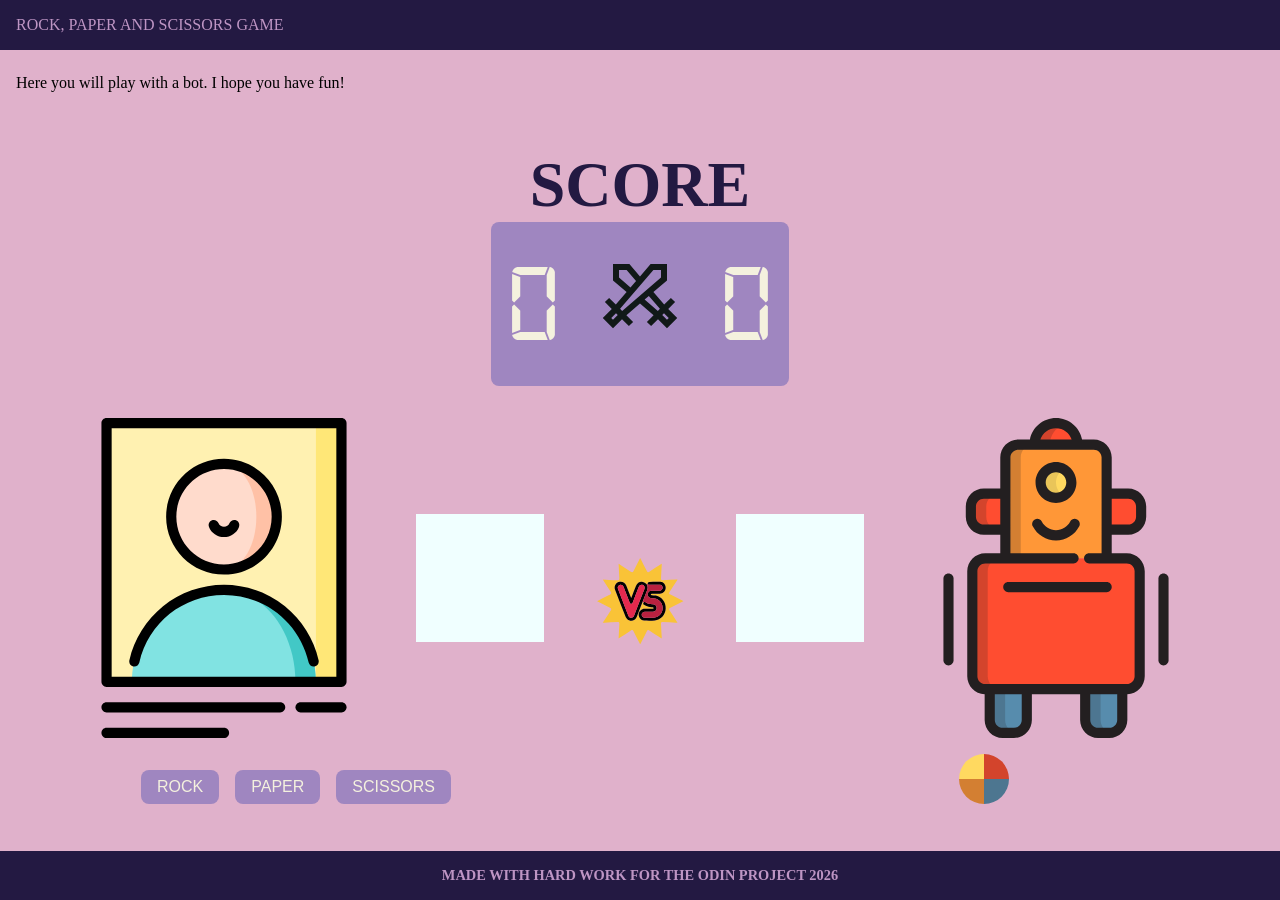
==== index.html @ c3a61531 "refactor: improve separation of responsibilities for each file - Separates game logic from user inte" ====
<!DOCTYPE html>
<html lang="en">

<head>
    <meta charset="UTF-8">
    <meta name="viewport" content="width=device-width, initial-scale=1.0">
    <link rel="stylesheet" href="style.css">
    <link rel="stylesheet" href="loader.css">
    <title>Rock, Paper and Scissors</title>
</head>

<body class="flex-container">
    <div class="header">
        Rock, Paper and Scissors Game
    </div>
    <div class="instructions">
        <p>Here you will play with a bot. I hope you have fun!</p>
    </div>
    <div class="main-content">
        <div class="container-score">
            <h2>Score</h2>
            <div class="scoreboard">
                <div id="humanScore" class="score">0</div>
                <div id="swordsIcon"></div>
                <div id="computerScore" class="score">0</div>
            </div>
        </div>
        <div class="container-players">
            <div class="left-player">
                <div>
                    <div id="userIcon"></div>
                    <div id="userChoicePlaceholder" class="usersPlaceholder"></div>
                </div>
                <div class="buttons">
                    <button id="rock">Rock</button>
                    <button id="paper">Paper</button>
                    <button id="scissors">Scissors</button>
                </div>
            </div>
            <div id="versusIcon"></div>
            <div class="right-player">
                <div>
                    <div id="robotChoicePlaceholder" class="usersPlaceholder"></div>
                    <div id="robotIcon"></div>
                </div>
                <div>
                    <div class="loader"></div>
                </div>
            </div>
        </div>
    </div>
    <div class="footer">
        <h4>Made with hard work for The Odin Project 2026</h4>
    </div>


    <script type="module" src="script.js"></script>
    <script src="gameLogic.js"></script>
</body>

<script>
    let humanScore = computerScore = 0;

</script>

</html>
---- style.css ----
* {
    box-sizing: border-box;
    padding: 0;
    margin: 0;
}

body {
    display: flex;
    flex-direction: column;
    min-height: 100vh;
    background-color: #E0B1CB;
}

svg {
    width: 20rem;
    height: auto;
    margin: 1rem
}

@font-face {
    font-family: 'digital-clock-font';
    src: url('./digital-font/digital-7.ttf') format('truetype');
}


.header,
.footer {
    background-color: #231942;
    color: #BE95C4;
    padding: 1rem;
    text-transform: uppercase;
}

.instructions {
    padding: 1.5rem 1rem;
}

.container-score {
    padding: 1rem;
    display: flex;
    flex-direction: column;
    align-items: center;
}

.scoreboard {
    font-family: 'digital-clock-font', monospace;
    font-size: 7rem;
    color: #F4F1DE;
    background-color: #9F86C0;
    padding: 0.5rem 1rem;
    border-radius: 0.5rem;
}

.main-content {
    flex: 1;
    padding: 1rem;
    display: flex;
    flex-direction: column;
    align-items: center;
}

.container-score h2 {
    text-transform: uppercase;
    font-size: 4rem;
    color: #231942;
}

.container-players {
    display: flex;
    flex-direction: row;
    justify-content: space-around;
    align-items: center;
    gap: 2rem;
    margin-bottom: 1.5rem;
}

.buttons {
    display: flex;
    gap: 1rem;
    justify-content: center;
    margin-top: 1rem;
}

.left-player div,
.right-player div,
.scoreboard {
    display: flex;
    flex-direction: row;
    align-items: center;
    justify-content: center;
    gap: 1rem;
}

.usersPlaceholder {
    background-color: azure;
    width: 8rem;
    height: 8rem;
}

.buttons button {
    padding: 0.5rem 1rem;
    font-size: 1rem;
    border-radius: 0.5rem;
    border: none;
    background-color: #9F86C0;
    color: #F4F1DE;
    cursor: pointer;
    text-transform: uppercase;
}

.buttons button:hover {
    background-color: #231942;
}

#swordsIcon svg,
#versusIcon svg {
    width: 6rem;
}

.footer {
    text-align: center;
    font-size: 0.9rem;
}
---- loader.css ----
.loader {
  width: 50px;
  aspect-ratio: 1;
  display: grid;
  border-radius: 50%;
  background: conic-gradient(#d3442c 0 25%,#4d7690 25% 50%, #d37f32 50% 75%,#ffd960 75%);
  animation: l22 2s infinite linear;
}
.loader::before,
.loader::after {
   content: "";
   grid-area: 1/1;
   margin: 15%;
   border-radius: 50%;
   background: inherit;
   animation: inherit;
}
.loader::after {
   margin: 25%;
   animation-duration: 3s;
}
@keyframes l22 {
  100% {transform: rotate(1turn)}
}
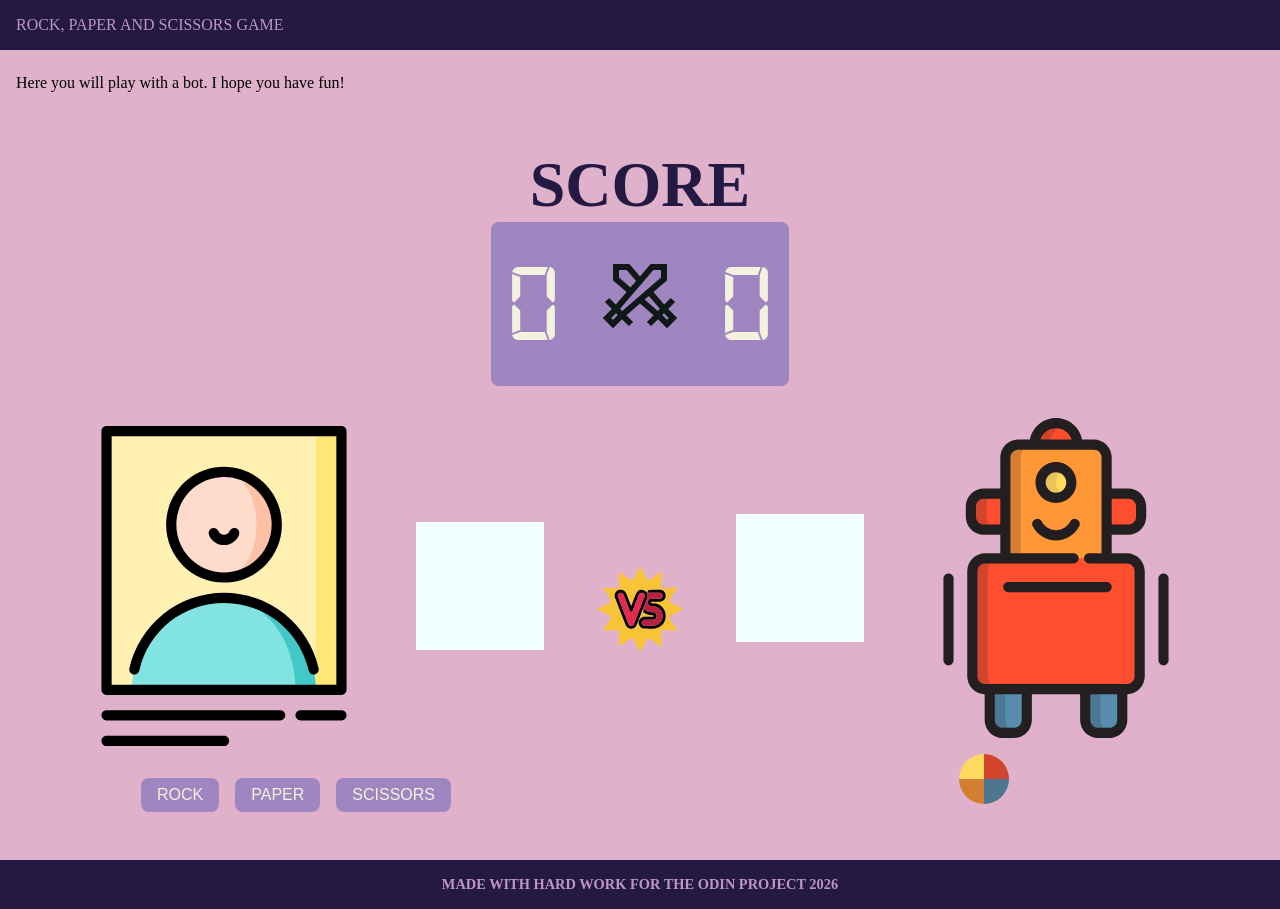
==== commit 71fbb24d: "feat(alert): add alert message for game results Implement alert messages to notify users of round ou" ====
--- a/index.html
+++ b/index.html
@@ -48,6 +48,8 @@
                 </div>
             </div>
         </div>
+
+        <div id="myAlert" class="alert-message">Ação realizada com sucesso!</div>
     </div>
     <div class="footer">
         <h4>Made with hard work for The Odin Project 2026</h4>
--- a/style.css
+++ b/style.css
@@ -120,4 +120,47 @@
 .footer {
     text-align: center;
     font-size: 0.9rem;
+}
+
+.alert-message {
+    padding: 15px;
+    background-color: #23194298;
+    /* Vermelho */
+    color: white;
+    position: fixed;
+    top: 20px;
+    right: 20px;
+    border-radius: 5px;
+    display: none;
+}
+
+@media (max-width: 600px) {
+    .scoreboard {
+        font-size: 4rem;
+    }
+
+    .container-players {
+        flex-direction: column;
+    }
+
+    #swordsIcon svg,
+    #versusIcon svg {
+        width: 3rem;
+        margin: 0 1rem 0 1rem;
+    }
+
+    svg {
+        width: 15rem;
+        margin: 0.4rem 1rem;
+    }
+
+    .left-player div,
+    .right-player div {
+        flex-direction: column;
+    }
+
+    .right-player {
+        display: flex;
+        flex-direction: column-reverse;
+    }
 }
--- a/loader.css
+++ b/loader.css
@@ -5,6 +5,7 @@
   border-radius: 50%;
   background: conic-gradient(#d3442c 0 25%,#4d7690 25% 50%, #d37f32 50% 75%,#ffd960 75%);
   animation: l22 2s infinite linear;
+  margin-bottom: 1rem;
 }
 .loader::before,
 .loader::after {
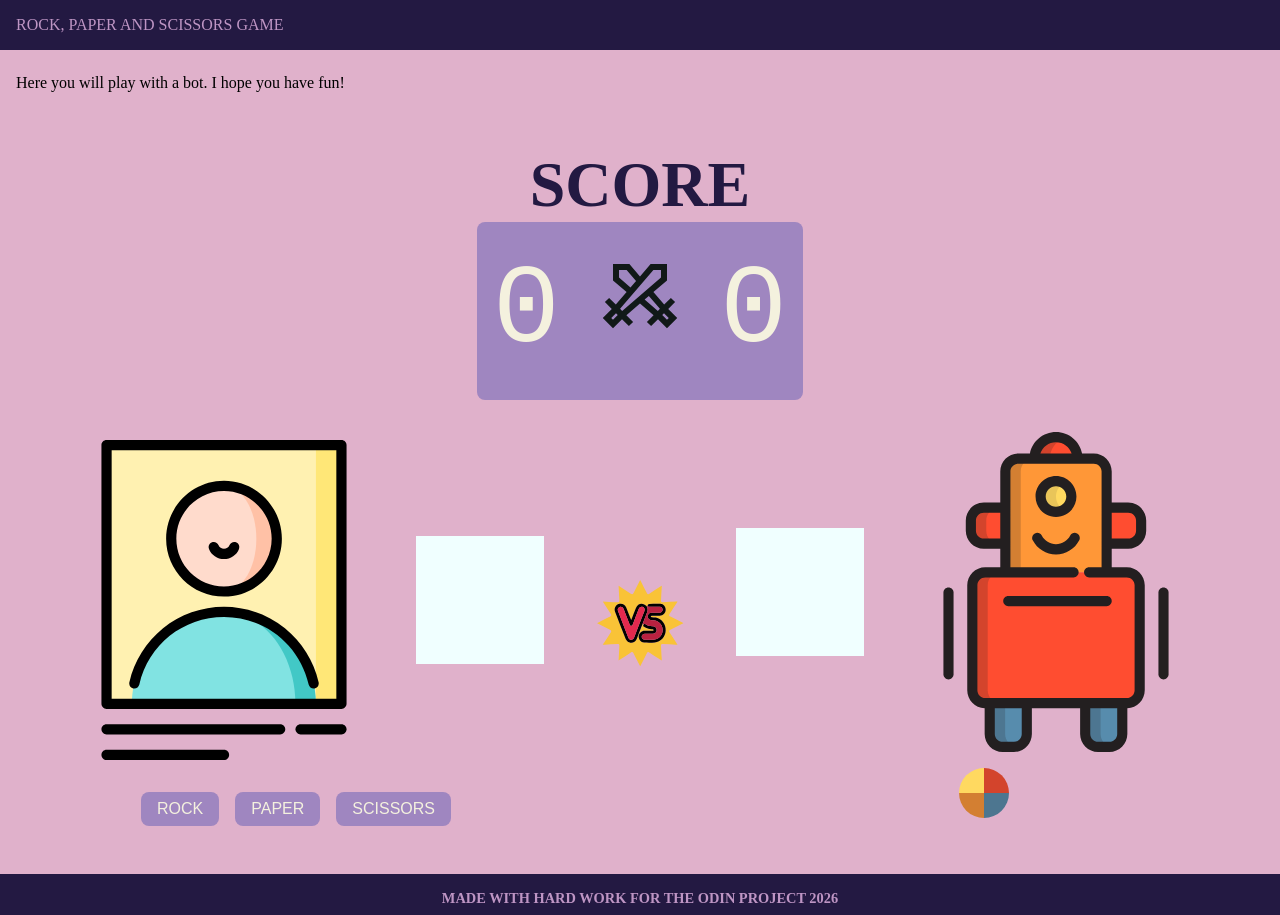
==== commit 3a88bd22: "refactor: organize files into folders" ====
--- a/index.html
+++ b/index.html
@@ -4,8 +4,8 @@
 <head>
     <meta charset="UTF-8">
     <meta name="viewport" content="width=device-width, initial-scale=1.0">
-    <link rel="stylesheet" href="style.css">
-    <link rel="stylesheet" href="loader.css">
+    <link rel="stylesheet" href="static/css/style.css">
+    <link rel="stylesheet" href="static/css/loader.css">
     <title>Rock, Paper and Scissors</title>
 </head>
 
@@ -44,7 +44,7 @@
                     <div id="robotIcon"></div>
                 </div>
                 <div>
-                    <div class="loader"></div>
+                    <div id="loader" class="loader"></div>
                 </div>
             </div>
         </div>
@@ -56,8 +56,8 @@
     </div>
 
 
-    <script type="module" src="script.js"></script>
-    <script src="gameLogic.js"></script>
+    <script type="module" src="static/js/script.js"></script>
+    <script src="static/js/gameLogic.js"></script>
 </body>
 
 <script>
--- a/static/css/style.css
+++ b/static/css/style.css
@@ -0,0 +1,180 @@
+* {
+    box-sizing: border-box;
+    padding: 0;
+    margin: 0;
+}
+
+body {
+    display: flex;
+    flex-direction: column;
+    min-height: 100vh;
+    background-color: #E0B1CB;
+}
+
+svg {
+    width: 20rem;
+    height: auto;
+    margin: 1rem
+}
+
+@font-face {
+    font-family: 'digital-clock-font';
+    src: url('./digital-font/digital-7.ttf') format('truetype');
+}
+
+
+.header,
+.footer {
+    background-color: #231942;
+    color: #BE95C4;
+    padding: 1rem;
+    text-transform: uppercase;
+}
+
+.instructions {
+    padding: 1.5rem 1rem;
+}
+
+.container-score {
+    padding: 1rem;
+    display: flex;
+    flex-direction: column;
+    align-items: center;
+}
+
+.scoreboard {
+    font-family: 'digital-clock-font', monospace;
+    font-size: 7rem;
+    color: #F4F1DE;
+    background-color: #9F86C0;
+    padding: 0.5rem 1rem;
+    border-radius: 0.5rem;
+}
+
+.main-content {
+    flex: 1;
+    padding: 1rem;
+    display: flex;
+    flex-direction: column;
+    align-items: center;
+}
+
+.container-score h2 {
+    text-transform: uppercase;
+    font-size: 4rem;
+    color: #231942;
+}
+
+.container-players {
+    display: flex;
+    flex-direction: row;
+    justify-content: space-around;
+    align-items: center;
+    gap: 2rem;
+    margin-bottom: 1.5rem;
+}
+
+.buttons {
+    /* display: flex; */
+    gap: 1rem;
+    justify-content: center;
+    margin-top: 1rem;
+}
+
+.left-player div,
+.right-player div,
+.scoreboard {
+    display: flex;
+    flex-direction: row;
+    align-items: center;
+    justify-content: center;
+    gap: 1rem;
+}
+
+.usersPlaceholder {
+    background-color: azure;
+    width: 8rem;
+    height: 8rem;
+}
+
+.buttons button {
+    padding: 0.5rem 1rem;
+    font-size: 1rem;
+    border-radius: 0.5rem;
+    border: none;
+    background-color: #9F86C0;
+    color: #F4F1DE;
+    cursor: pointer;
+    text-transform: uppercase;
+}
+
+.buttons button:hover {
+    background-color: #231942;
+}
+
+#swordsIcon svg,
+#versusIcon svg {
+    width: 6rem;
+}
+
+.footer {
+    text-align: center;
+    font-size: 0.9rem;
+}
+
+.alert-message {
+    padding: 15px;
+    background-color: #23194298;
+    color: white;
+    position: fixed;
+    top: 20px;
+    right: 20px;
+    border-radius: 5px;
+    display: none;
+}
+
+.buttons button:disabled {
+  opacity: 0.5;
+  cursor: not-allowed;
+}
+
+@media (max-width: 600px) {
+    .scoreboard {
+        font-size: 4rem;
+    }
+
+    .container-players {
+        flex-direction: column;
+    }
+
+    #swordsIcon svg,
+    #versusIcon svg {
+        width: 3rem;
+        margin: 0 1rem 0 1rem;
+    }
+
+    svg {
+        width: 10rem;
+        margin: 0.4rem 1rem;
+    }
+
+    .usersPlaceholder {
+        width: 5rem;
+        height: 5rem;
+    }
+
+    .left-player div,
+    .right-player div {
+        flex-direction: column;
+    }
+    
+    div .buttons {
+        display: flex;
+        flex-direction: row;
+    }
+
+    .right-player {
+        display: flex;
+        flex-direction: column-reverse;
+    }
+}
--- a/static/css/loader.css
+++ b/static/css/loader.css
@@ -0,0 +1,25 @@
+.loader {
+  width: 50px;
+  aspect-ratio: 1;
+  display: grid;
+  border-radius: 50%;
+  background: conic-gradient(#d3442c 0 25%,#4d7690 25% 50%, #d37f32 50% 75%,#ffd960 75%);
+  animation: l22 2s infinite linear;
+  margin-bottom: 1rem;
+}
+.loader::before,
+.loader::after {
+   content: "";
+   grid-area: 1/1;
+   margin: 15%;
+   border-radius: 50%;
+   background: inherit;
+   animation: inherit;
+}
+.loader::after {
+   margin: 25%;
+   animation-duration: 3s;
+}
+@keyframes l22 {
+  100% {transform: rotate(1turn)}
+}
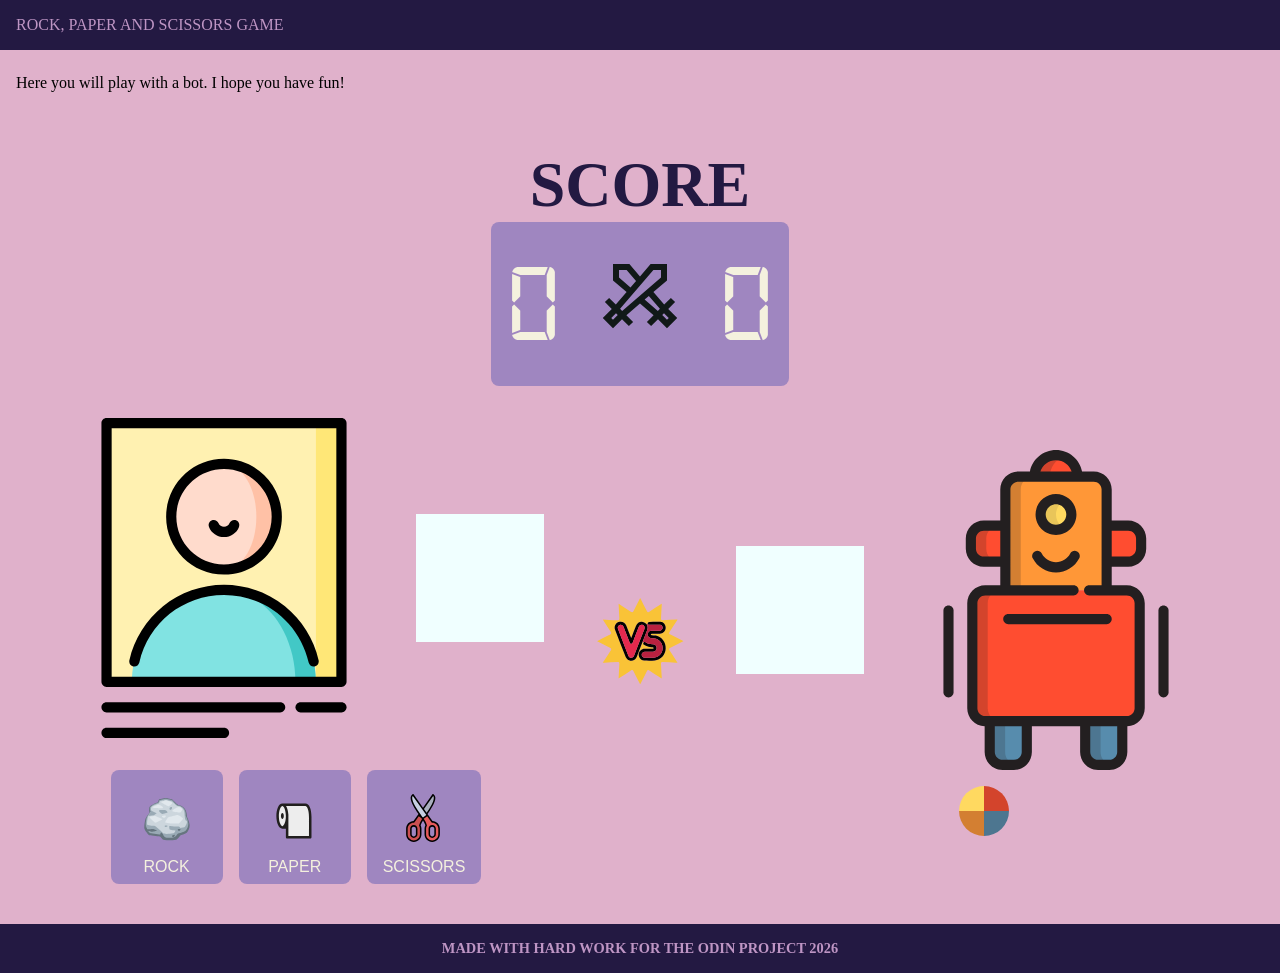
==== commit 87ed5827: "style: enhance button visuals with icons Add icons to rock, paper, and scissors buttons for improved" ====
--- a/index.html
+++ b/index.html
@@ -32,9 +32,15 @@
                     <div id="userChoicePlaceholder" class="usersPlaceholder"></div>
                 </div>
                 <div class="buttons">
-                    <button id="rock">Rock</button>
-                    <button id="paper">Paper</button>
-                    <button id="scissors">Scissors</button>
+                    <button id="rock">
+                        <div id="rockIcon" class="btn-image"></div><span>Rock</span>
+                    </button>
+                    <button id="paper">
+                        <div id="paperIcon" class="btn-image"></div><span>Paper</span>
+                    </button>
+                    <button id="scissors">
+                        <div id="scissorsIcon" class="btn-image"></div><span>Scissors</span>
+                    </button>
                 </div>
             </div>
             <div id="versusIcon"></div>
--- a/static/css/style.css
+++ b/static/css/style.css
@@ -19,7 +19,7 @@
 
 @font-face {
     font-family: 'digital-clock-font';
-    src: url('./digital-font/digital-7.ttf') format('truetype');
+    src: url('../../assets/digital-font/digital-7.ttf') format('truetype');
 }
 
 
@@ -75,7 +75,6 @@
 }
 
 .buttons {
-    /* display: flex; */
     gap: 1rem;
     justify-content: center;
     margin-top: 1rem;
@@ -115,6 +114,10 @@
 #swordsIcon svg,
 #versusIcon svg {
     width: 6rem;
+}
+
+.btn-image {
+    width: 5rem;
 }
 
 .footer {
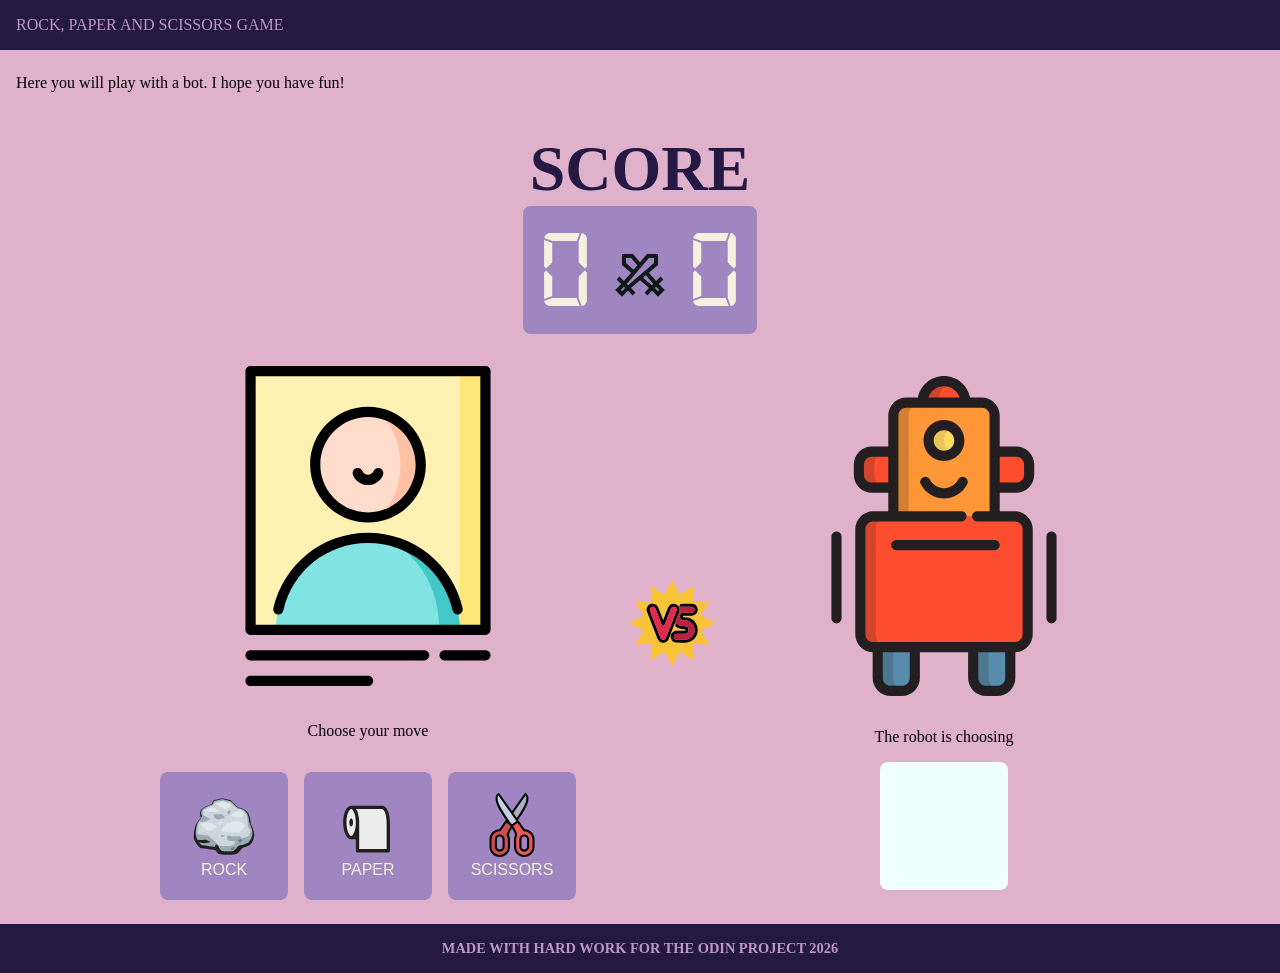
==== commit 9ee8c5a5: "refactor(ui): update player choice display and styles" ====
--- a/index.html
+++ b/index.html
@@ -29,8 +29,9 @@
             <div class="left-player">
                 <div>
                     <div id="userIcon"></div>
-                    <div id="userChoicePlaceholder" class="usersPlaceholder"></div>
+                    <!-- <div id="userChoicePlaceholder" class="usersPlaceholder"></div> -->
                 </div>
+                <p id="choiceText">Choose your move</p>
                 <div class="buttons">
                     <button id="rock">
                         <div id="rockIcon" class="btn-image"></div><span>Rock</span>
@@ -46,11 +47,9 @@
             <div id="versusIcon"></div>
             <div class="right-player">
                 <div>
+                    <div id="robotIcon"></div>
+                    <p id="robotChoiceText">The robot is choosing</p>
                     <div id="robotChoicePlaceholder" class="usersPlaceholder"></div>
-                    <div id="robotIcon"></div>
-                </div>
-                <div>
-                    <div id="loader" class="loader"></div>
                 </div>
             </div>
         </div>
--- a/static/css/style.css
+++ b/static/css/style.css
@@ -1,7 +1,12 @@
 * {
     box-sizing: border-box;
+    margin: 0;
     padding: 0;
-    margin: 0;
+}
+
+@font-face {
+    font-family: 'digital-clock-font';
+    src: url('../../assets/digital-font/digital-7.ttf') format('truetype');
 }
 
 body {
@@ -14,25 +19,31 @@
 svg {
     width: 20rem;
     height: auto;
-    margin: 1rem
+    margin: 1rem;
 }
-
-@font-face {
-    font-family: 'digital-clock-font';
-    src: url('../../assets/digital-font/digital-7.ttf') format('truetype');
-}
-
 
 .header,
 .footer {
+    padding: 1rem;
     background-color: #231942;
     color: #BE95C4;
-    padding: 1rem;
     text-transform: uppercase;
+}
+
+.footer {
+    text-align: center;
+    font-size: 0.9rem;
 }
 
 .instructions {
     padding: 1.5rem 1rem;
+}
+
+.main-content {
+    flex: 1;
+    display: flex;
+    flex-direction: column;
+    align-items: center;
 }
 
 .container-score {
@@ -42,7 +53,25 @@
     align-items: center;
 }
 
+.container-score h2 {
+    font-size: 4rem;
+    color: #231942;
+    text-transform: uppercase;
+}
+
+.container-players {
+    display: flex;
+    justify-content: space-around;
+    align-items: center;
+    gap: 2rem;
+    margin-bottom: 1.5rem;
+}
+
 .scoreboard {
+    display: flex;
+    align-items: center;
+    justify-content: center;
+    gap: 1rem;
     font-family: 'digital-clock-font', monospace;
     font-size: 7rem;
     color: #F4F1DE;
@@ -51,56 +80,34 @@
     border-radius: 0.5rem;
 }
 
-.main-content {
-    flex: 1;
-    padding: 1rem;
+.left-player,
+.right-player div {
     display: flex;
     flex-direction: column;
-    align-items: center;
-}
-
-.container-score h2 {
-    text-transform: uppercase;
-    font-size: 4rem;
-    color: #231942;
-}
-
-.container-players {
-    display: flex;
-    flex-direction: row;
-    justify-content: space-around;
-    align-items: center;
-    gap: 2rem;
-    margin-bottom: 1.5rem;
-}
-
-.buttons {
-    gap: 1rem;
-    justify-content: center;
-    margin-top: 1rem;
-}
-
-.left-player div,
-.right-player div,
-.scoreboard {
-    display: flex;
-    flex-direction: row;
     align-items: center;
     justify-content: center;
     gap: 1rem;
 }
 
-.usersPlaceholder {
-    background-color: azure;
+.buttons {
+    display: flex;
+    justify-content: center;
+    gap: 1rem;
+    margin-top: 1rem;
+}
+
+.usersPlaceholder,
+.buttons button {
     width: 8rem;
     height: 8rem;
+    background-color: azure;
+    border-radius: 0.5rem;
+    border: none;
 }
 
 .buttons button {
     padding: 0.5rem 1rem;
     font-size: 1rem;
-    border-radius: 0.5rem;
-    border: none;
     background-color: #9F86C0;
     color: #F4F1DE;
     cursor: pointer;
@@ -111,37 +118,43 @@
     background-color: #231942;
 }
 
+.buttons button:disabled {
+    opacity: 0.5;
+    cursor: not-allowed;
+}
+
 #swordsIcon svg,
+.buttons svg {
+    width: 4rem;
+    height: auto;
+    margin: 0;
+}
+
 #versusIcon svg {
     width: 6rem;
 }
 
-.btn-image {
-    width: 5rem;
-}
-
-.footer {
-    text-align: center;
-    font-size: 0.9rem;
+.btn-image svg {
+    width: 4rem;
 }
 
 .alert-message {
+    position: fixed;
+    top: 20px;
+    right: 20px;
     padding: 15px;
     background-color: #23194298;
     color: white;
-    position: fixed;
-    top: 20px;
-    right: 20px;
     border-radius: 5px;
     display: none;
 }
 
-.buttons button:disabled {
-  opacity: 0.5;
-  cursor: not-allowed;
-}
+@media (max-width: 600px) {
+    svg {
+        width: 10rem;
+        margin: 0.4rem 1rem;
+    }
 
-@media (max-width: 600px) {
     .scoreboard {
         font-size: 4rem;
     }
@@ -153,12 +166,7 @@
     #swordsIcon svg,
     #versusIcon svg {
         width: 3rem;
-        margin: 0 1rem 0 1rem;
-    }
-
-    svg {
-        width: 10rem;
-        margin: 0.4rem 1rem;
+        margin: 0 1rem;
     }
 
     .usersPlaceholder {
@@ -166,18 +174,12 @@
         height: 5rem;
     }
 
-    .left-player div,
-    .right-player div {
-        flex-direction: column;
-    }
-    
-    div .buttons {
-        display: flex;
-        flex-direction: row;
+    .btn-image svg {
+        width: 2rem;
     }
 
     .right-player {
         display: flex;
         flex-direction: column-reverse;
     }
-}+}
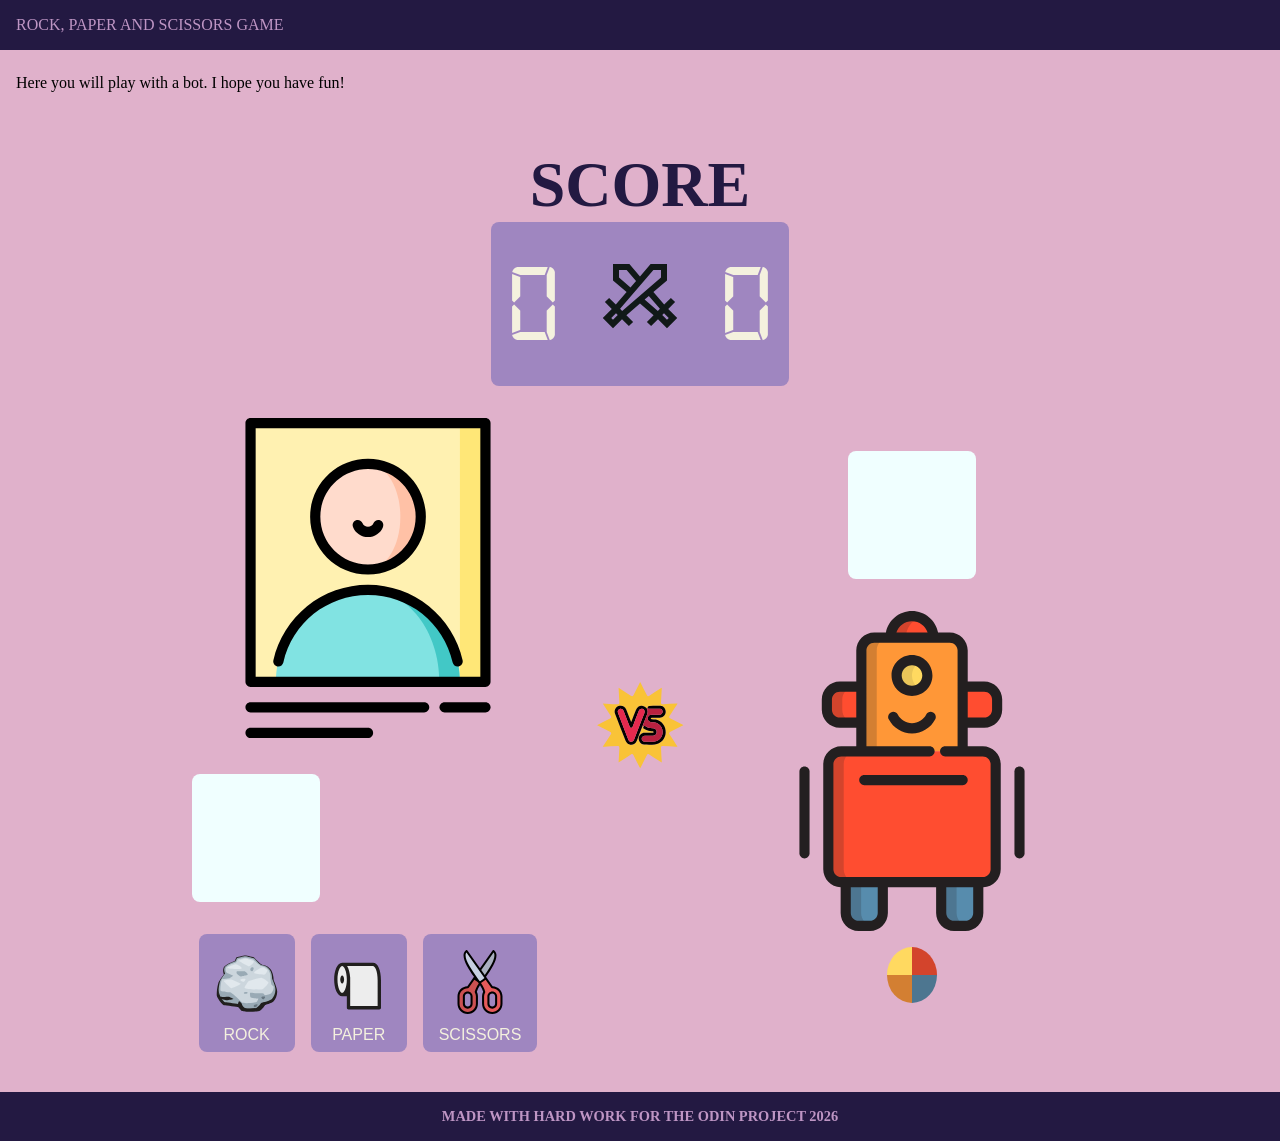
==== commit 3cba8d03: "Revert "refactor(ui): update player choice display and styles" This reverts commit 9ee8c5a5654fde9df" ====
--- a/index.html
+++ b/index.html
@@ -29,9 +29,8 @@
             <div class="left-player">
                 <div>
                     <div id="userIcon"></div>
-                    <!-- <div id="userChoicePlaceholder" class="usersPlaceholder"></div> -->
+                    <div id="userChoicePlaceholder" class="usersPlaceholder"></div>
                 </div>
-                <p id="choiceText">Choose your move</p>
                 <div class="buttons">
                     <button id="rock">
                         <div id="rockIcon" class="btn-image"></div><span>Rock</span>
@@ -47,9 +46,11 @@
             <div id="versusIcon"></div>
             <div class="right-player">
                 <div>
+                    <div id="robotChoicePlaceholder" class="usersPlaceholder"></div>
                     <div id="robotIcon"></div>
-                    <p id="robotChoiceText">The robot is choosing</p>
-                    <div id="robotChoicePlaceholder" class="usersPlaceholder"></div>
+                </div>
+                <div>
+                    <div id="loader" class="loader"></div>
                 </div>
             </div>
         </div>
--- a/static/css/style.css
+++ b/static/css/style.css
@@ -41,6 +41,7 @@
 
 .main-content {
     flex: 1;
+    padding: 1rem;
     display: flex;
     flex-direction: column;
     align-items: center;
@@ -96,18 +97,15 @@
     margin-top: 1rem;
 }
 
-.usersPlaceholder,
-.buttons button {
-    width: 8rem;
-    height: 8rem;
-    background-color: azure;
-    border-radius: 0.5rem;
-    border: none;
+.buttons svg {
+    margin: 0.5rem 0;
 }
 
 .buttons button {
     padding: 0.5rem 1rem;
     font-size: 1rem;
+    border-radius: 0.5rem;
+    border: none;
     background-color: #9F86C0;
     color: #F4F1DE;
     cursor: pointer;
@@ -123,13 +121,16 @@
     cursor: not-allowed;
 }
 
-#swordsIcon svg,
-.buttons svg {
-    width: 4rem;
-    height: auto;
-    margin: 0;
+.usersPlaceholder {
+    width: 8rem;
+    height: 8rem;
+    margin-top: 1rem;
+    background-color: azure;
+    border-radius: 0.5rem;
+    border: none;
 }
 
+#swordsIcon svg,
 #versusIcon svg {
     width: 6rem;
 }
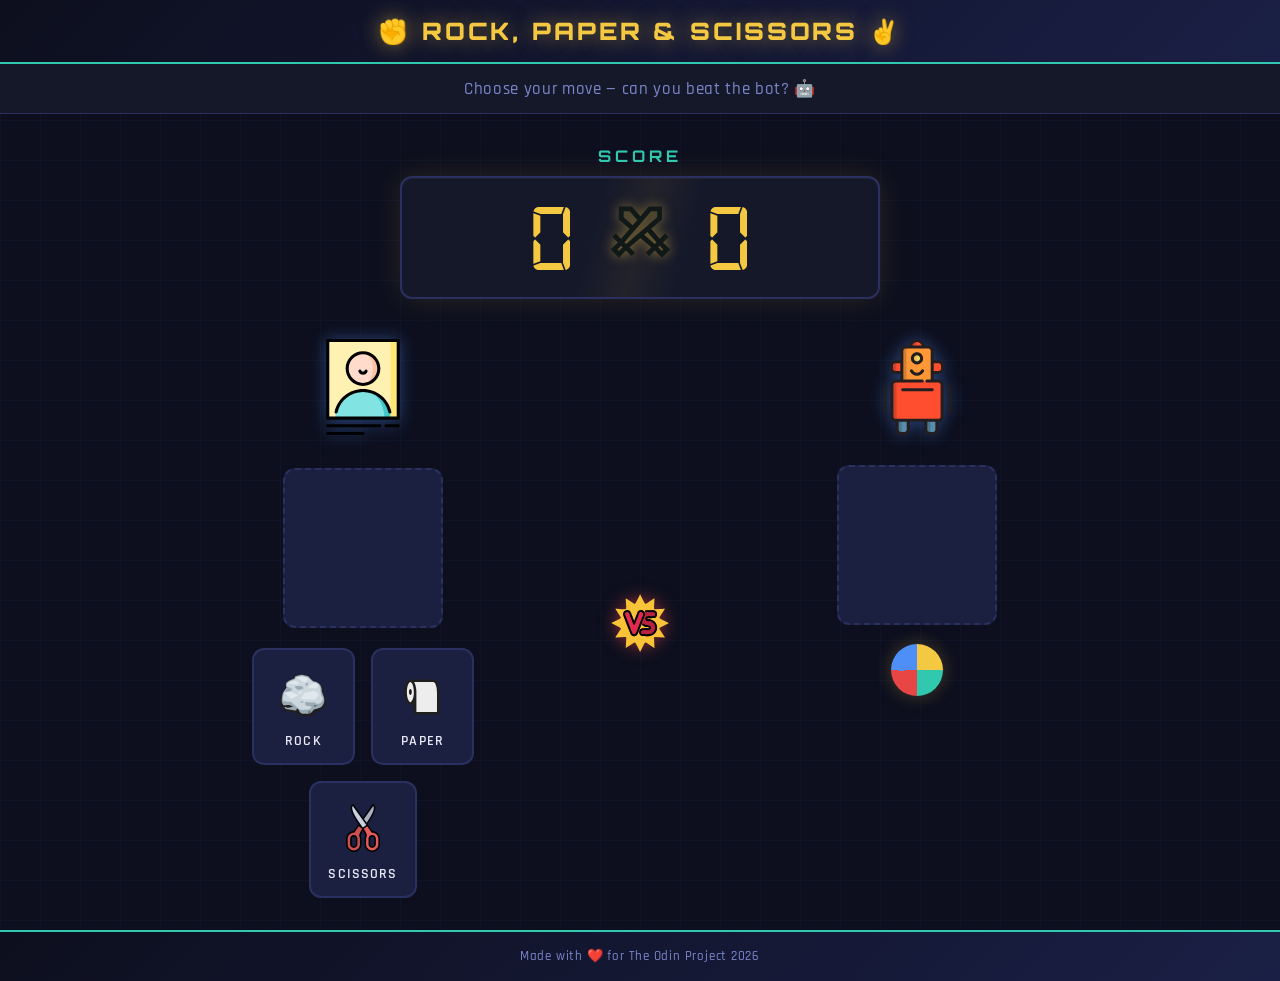
==== commit 47716bde: "style(ui): enhance layout and accessibility of game interface Redesign game interface with improved " ====
--- a/index.html
+++ b/index.html
@@ -4,71 +4,95 @@
 <head>
     <meta charset="UTF-8">
     <meta name="viewport" content="width=device-width, initial-scale=1.0">
+    <meta name="description" content="Rock, Paper and Scissors – play against a bot in this classic hand game!">
+
+    <!-- Google Fonts preconnect -->
+    <link rel="preconnect" href="https://fonts.googleapis.com">
+    <link rel="preconnect" href="https://fonts.gstatic.com" crossorigin>
+
     <link rel="stylesheet" href="static/css/style.css">
     <link rel="stylesheet" href="static/css/loader.css">
-    <title>Rock, Paper and Scissors</title>
+    <title>Rock, Paper &amp; Scissors</title>
 </head>
 
-<body class="flex-container">
-    <div class="header">
-        Rock, Paper and Scissors Game
+<body>
+    <!-- ===== HEADER ===== -->
+    <header class="header">
+        ✊ Rock, Paper &amp; Scissors ✌️
+    </header>
+
+    <!-- ===== INSTRUCTIONS ===== -->
+    <div class="instructions">
+        <p>Choose your move — can you beat the bot? 🤖</p>
     </div>
-    <div class="instructions">
-        <p>Here you will play with a bot. I hope you have fun!</p>
-    </div>
-    <div class="main-content">
-        <div class="container-score">
+
+    <!-- ===== MAIN CONTENT ===== -->
+    <main class="main-content">
+
+        <!-- Score -->
+        <section class="container-score" aria-label="Scoreboard">
             <h2>Score</h2>
             <div class="scoreboard">
-                <div id="humanScore" class="score">0</div>
-                <div id="swordsIcon"></div>
-                <div id="computerScore" class="score">0</div>
+                <div id="humanScore" class="score" aria-label="Your score">0</div>
+                <div id="swordsIcon" aria-hidden="true"></div>
+                <div id="computerScore" class="score" aria-label="Bot score">0</div>
             </div>
-        </div>
-        <div class="container-players">
+        </section>
+
+        <!-- Players -->
+        <section class="container-players" aria-label="Game area">
+
+            <!-- Human side -->
             <div class="left-player">
-                <div>
-                    <div id="userIcon"></div>
-                    <div id="userChoicePlaceholder" class="usersPlaceholder"></div>
-                </div>
-                <div class="buttons">
+                <div id="userIcon" aria-hidden="true"></div>
+                <div id="userChoicePlaceholder" class="usersPlaceholder" aria-label="Your choice"></div>
+                <div class="buttons" role="group" aria-label="Choose your move">
                     <button id="rock">
-                        <div id="rockIcon" class="btn-image"></div><span>Rock</span>
+                        <div id="rockIcon" class="btn-image" aria-hidden="true"></div>
+                        <span>Rock</span>
                     </button>
                     <button id="paper">
-                        <div id="paperIcon" class="btn-image"></div><span>Paper</span>
+                        <div id="paperIcon" class="btn-image" aria-hidden="true"></div>
+                        <span>Paper</span>
                     </button>
                     <button id="scissors">
-                        <div id="scissorsIcon" class="btn-image"></div><span>Scissors</span>
+                        <div id="scissorsIcon" class="btn-image" aria-hidden="true"></div>
+                        <span>Scissors</span>
                     </button>
                 </div>
             </div>
-            <div id="versusIcon"></div>
+
+            <!-- VS icon -->
+            <div id="versusIcon" aria-hidden="true"></div>
+
+            <!-- Bot side -->
             <div class="right-player">
                 <div>
-                    <div id="robotChoicePlaceholder" class="usersPlaceholder"></div>
-                    <div id="robotIcon"></div>
+                    <div id="robotIcon" aria-hidden="true"></div>
+                    <div id="robotChoicePlaceholder" class="usersPlaceholder" aria-label="Bot's choice"></div>
                 </div>
                 <div>
-                    <div id="loader" class="loader"></div>
+                    <div id="loader" class="loader" aria-label="Bot is thinking…"></div>
                 </div>
             </div>
-        </div>
 
-        <div id="myAlert" class="alert-message">Ação realizada com sucesso!</div>
-    </div>
-    <div class="footer">
-        <h4>Made with hard work for The Odin Project 2026</h4>
-    </div>
+        </section>
 
+        <!-- Toast notification -->
+        <div id="myAlert" class="alert-message" role="status" aria-live="polite"></div>
+
+    </main>
+
+    <!-- ===== FOOTER ===== -->
+    <footer class="footer">
+        <p>Made with ❤️ for The Odin Project 2026</p>
+    </footer>
 
     <script type="module" src="static/js/script.js"></script>
     <script src="static/js/gameLogic.js"></script>
+    <script>
+        let humanScore = computerScore = 0;
+    </script>
 </body>
 
-<script>
-    let humanScore = computerScore = 0;
-
-</script>
-
 </html>
--- a/static/css/style.css
+++ b/static/css/style.css
@@ -1,173 +1,435 @@
-* {
+/* ============================================================
+   ROCK PAPER SCISSORS – style.css
+   Redesign: arcade/game palette with full responsiveness
+   ============================================================ */
+
+/* ---------- Google Font ---------- */
+@import url('https://fonts.googleapis.com/css2?family=Rajdhani:wght@400;500;600;700&family=Orbitron:wght@700;900&display=swap');
+
+/* ---------- CSS Custom Properties ---------- */
+:root {
+    /* Palette */
+    --bg-dark:       #0d0f1e;
+    --bg-panel:      #151829;
+    --bg-card:       #1c2040;
+    --accent-gold:   #f5c842;
+    --accent-teal:   #30c9b0;
+    --accent-red:    #e84545;
+    --accent-blue:   #4e8ef7;
+    --text-primary:  #e8eaf6;
+    --text-muted:    #7986cb;
+    --border:        #2a3060;
+    --btn-hover:     #f5c842;
+
+    /* Typography */
+    --font-body:    'Rajdhani', sans-serif;
+    --font-display: 'Orbitron', sans-serif;
+
+    /* Sizing */
+    --header-h:     4rem;
+    --radius-sm:    6px;
+    --radius-md:    12px;
+    --radius-lg:    20px;
+    --transition:   0.25s ease;
+}
+
+/* ---------- Reset ---------- */
+*, *::before, *::after {
     box-sizing: border-box;
     margin: 0;
     padding: 0;
 }
 
+/* ---------- Digital font (scoreboard) ---------- */
 @font-face {
     font-family: 'digital-clock-font';
     src: url('../../assets/digital-font/digital-7.ttf') format('truetype');
 }
 
+/* ============================================================
+   BASE
+   ============================================================ */
+html {
+    font-size: 16px;
+}
+
 body {
+    font-family: var(--font-body);
+    background-color: var(--bg-dark);
+    color: var(--text-primary);
+    min-height: 100vh;
     display: flex;
     flex-direction: column;
-    min-height: 100vh;
-    background-color: #E0B1CB;
-}
-
-svg {
-    width: 20rem;
-    height: auto;
-    margin: 1rem;
-}
-
-.header,
+
+    /* subtle grid texture */
+    background-image:
+        linear-gradient(rgba(78, 142, 247, 0.04) 1px, transparent 1px),
+        linear-gradient(90deg, rgba(78, 142, 247, 0.04) 1px, transparent 1px);
+    background-size: 40px 40px;
+}
+
+/* ============================================================
+   HEADER & FOOTER
+   ============================================================ */
+.header {
+    height: var(--header-h);
+    display: flex;
+    align-items: center;
+    justify-content: center;
+    background: linear-gradient(135deg, #0d0f1e 0%, #1a1f45 100%);
+    border-bottom: 2px solid var(--accent-teal);
+    font-family: var(--font-display);
+    font-size: clamp(1rem, 3vw, 1.5rem);
+    font-weight: 900;
+    letter-spacing: 0.12em;
+    text-transform: uppercase;
+    color: var(--accent-gold);
+    text-shadow: 0 0 20px rgba(245, 200, 66, 0.5);
+    padding: 0 1.5rem;
+    text-align: center;
+}
+
 .footer {
-    padding: 1rem;
-    background-color: #231942;
-    color: #BE95C4;
-    text-transform: uppercase;
-}
-
-.footer {
+    padding: 1rem 1.5rem;
+    background: linear-gradient(135deg, #0d0f1e 0%, #1a1f45 100%);
+    border-top: 2px solid var(--accent-teal);
     text-align: center;
-    font-size: 0.9rem;
-}
-
+    font-size: 0.82rem;
+    font-weight: 500;
+    letter-spacing: 0.06em;
+    color: var(--text-muted);
+}
+
+/* ============================================================
+   INSTRUCTIONS
+   ============================================================ */
 .instructions {
-    padding: 1.5rem 1rem;
-}
-
+    text-align: center;
+    padding: 0.85rem 1rem;
+    font-size: clamp(0.9rem, 2vw, 1.05rem);
+    font-weight: 500;
+    color: var(--text-muted);
+    letter-spacing: 0.04em;
+    background: var(--bg-panel);
+    border-bottom: 1px solid var(--border);
+}
+
+/* ============================================================
+   MAIN CONTENT
+   ============================================================ */
 .main-content {
     flex: 1;
-    padding: 1rem;
+    padding: 2rem 1rem;
     display: flex;
     flex-direction: column;
     align-items: center;
-}
-
+    gap: 2rem;
+}
+
+/* ============================================================
+   SCOREBOARD
+   ============================================================ */
 .container-score {
-    padding: 1rem;
     display: flex;
     flex-direction: column;
     align-items: center;
+    gap: 0.6rem;
+    width: 100%;
+    max-width: 480px;
 }
 
 .container-score h2 {
-    font-size: 4rem;
-    color: #231942;
+    font-family: var(--font-display);
+    font-size: clamp(0.85rem, 2.5vw, 1rem);
+    font-weight: 700;
+    letter-spacing: 0.25em;
     text-transform: uppercase;
-}
-
+    color: var(--accent-teal);
+}
+
+.scoreboard {
+    display: flex;
+    align-items: center;
+    justify-content: center;
+    gap: 1.25rem;
+    font-family: 'digital-clock-font', monospace;
+    font-size: clamp(3.5rem, 10vw, 6rem);
+    color: var(--accent-gold);
+    background: var(--bg-panel);
+    border: 2px solid var(--border);
+    border-radius: var(--radius-md);
+    padding: 0.4rem 2rem 0.2rem;
+    width: 100%;
+    box-shadow:
+        0 0 30px rgba(245, 200, 66, 0.12),
+        inset 0 1px 0 rgba(255,255,255,0.04);
+    position: relative;
+    overflow: hidden;
+}
+
+/* glow sweep animation */
+.scoreboard::before {
+    content: '';
+    position: absolute;
+    inset: 0;
+    background: linear-gradient(105deg, transparent 40%, rgba(245,200,66,0.06) 50%, transparent 60%);
+    animation: sheen 3s infinite;
+}
+
+@keyframes sheen {
+    0%   { transform: translateX(-100%); }
+    100% { transform: translateX(200%); }
+}
+
+#swordsIcon svg {
+    width: clamp(2.5rem, 6vw, 5rem);
+    height: auto;
+    filter: drop-shadow(0 0 6px rgba(245,200,66,0.5));
+}
+
+/* ============================================================
+   PLAYERS AREA
+   ============================================================ */
 .container-players {
     display: flex;
-    justify-content: space-around;
-    align-items: center;
+    justify-content: center;
+    align-items: flex-start;
     gap: 2rem;
-    margin-bottom: 1.5rem;
-}
-
-.scoreboard {
-    display: flex;
-    align-items: center;
-    justify-content: center;
+    width: 100%;
+    max-width: 900px;
+}
+
+.left-player,
+.right-player {
+    display: flex;
+    flex-direction: column;
+    align-items: center;
+    gap: 1.2rem;
+    flex: 1;
+}
+
+/* inner div inside right-player */
+.right-player > div {
+    display: flex;
+    flex-direction: column;
+    align-items: center;
     gap: 1rem;
-    font-family: 'digital-clock-font', monospace;
-    font-size: 7rem;
-    color: #F4F1DE;
-    background-color: #9F86C0;
-    padding: 0.5rem 1rem;
-    border-radius: 0.5rem;
-}
-
-.left-player,
-.right-player div {
+}
+
+/* avatar icons */
+#userIcon svg,
+#robotIcon svg {
+    width: clamp(3.5rem, 8vw, 5.5rem);
+    height: auto;
+    filter: drop-shadow(0 0 8px rgba(78,142,247,0.4));
+    transition: filter var(--transition);
+}
+
+/* versus icon */
+#versusIcon {
+    display: flex;
+    align-items: center;
+    justify-content: center;
+    align-self: center;
+    padding-top: 1rem;
+}
+
+#versusIcon svg {
+    width: clamp(2.5rem, 5vw, 4rem);
+    height: auto;
+    filter: drop-shadow(0 0 8px rgba(232,69,69,0.6));
+    animation: pulse-vs 2s infinite;
+}
+
+@keyframes pulse-vs {
+    0%, 100% { transform: scale(1); }
+    50%       { transform: scale(1.08); }
+}
+
+/* choice placeholders */
+.usersPlaceholder {
+    width:  clamp(5rem, 12vw, 9rem);
+    height: clamp(5rem, 12vw, 9rem);
+    border-radius: var(--radius-md);
+    border: 2px dashed var(--border);
+    background: var(--bg-card);
+    display: flex;
+    align-items: center;
+    justify-content: center;
+    transition: border-color var(--transition);
+    overflow: hidden;
+}
+
+.usersPlaceholder svg {
+    width: 80% !important;
+    height: auto !important;
+    margin: 0 !important;
+}
+
+/* ============================================================
+   BUTTONS
+   ============================================================ */
+.buttons {
+    display: flex;
+    justify-content: center;
+    gap: 0.75rem;
+    flex-wrap: wrap;
+    width: 100%;
+}
+
+.buttons button {
     display: flex;
     flex-direction: column;
     align-items: center;
-    justify-content: center;
-    gap: 1rem;
-}
-
-.buttons {
-    display: flex;
-    justify-content: center;
-    gap: 1rem;
-    margin-top: 1rem;
-}
-
-.buttons svg {
-    margin: 0.5rem 0;
-}
-
-.buttons button {
-    padding: 0.5rem 1rem;
-    font-size: 1rem;
-    border-radius: 0.5rem;
-    border: none;
-    background-color: #9F86C0;
-    color: #F4F1DE;
+    gap: 0.35rem;
+    padding: 0.65rem 0.9rem;
+    min-width: 80px;
+    border: 2px solid var(--border);
+    border-radius: var(--radius-md);
+    background: var(--bg-card);
+    color: var(--text-primary);
+    font-family: var(--font-body);
+    font-size: clamp(0.75rem, 2vw, 0.9rem);
+    font-weight: 600;
+    letter-spacing: 0.08em;
+    text-transform: uppercase;
     cursor: pointer;
-    text-transform: uppercase;
+    transition: background var(--transition), border-color var(--transition),
+                transform var(--transition), box-shadow var(--transition);
 }
 
 .buttons button:hover {
-    background-color: #231942;
+    background: linear-gradient(135deg, #1e2652, #2a3480);
+    border-color: var(--accent-gold);
+    color: var(--accent-gold);
+    transform: translateY(-3px);
+    box-shadow: 0 8px 24px rgba(245,200,66,0.2);
+}
+
+.buttons button:active {
+    transform: translateY(0px);
 }
 
 .buttons button:disabled {
-    opacity: 0.5;
+    opacity: 0.45;
     cursor: not-allowed;
-}
-
-.usersPlaceholder {
-    width: 8rem;
-    height: 8rem;
-    margin-top: 1rem;
-    background-color: azure;
-    border-radius: 0.5rem;
-    border: none;
-}
-
-#swordsIcon svg,
-#versusIcon svg {
-    width: 6rem;
+    transform: none;
+    box-shadow: none;
+}
+
+.btn-image {
+    display: flex;
+    align-items: center;
+    justify-content: center;
 }
 
 .btn-image svg {
-    width: 4rem;
-}
-
+    width: clamp(2rem, 5vw, 3rem);
+    height: auto;
+    transition: filter var(--transition);
+}
+
+.buttons button:hover .btn-image svg {
+    filter: drop-shadow(0 0 6px rgba(245,200,66,0.5));
+}
+
+/* ============================================================
+   LOADER (spinner placeholder replaces inner style)
+   ============================================================ */
+#loader {
+    visibility: visible;
+}
+
+/* ============================================================
+   ALERT / TOAST
+   ============================================================ */
 .alert-message {
     position: fixed;
-    top: 20px;
-    right: 20px;
-    padding: 15px;
-    background-color: #23194298;
-    color: white;
-    border-radius: 5px;
+    top: 1.25rem;
+    right: 1.25rem;
+    min-width: 180px;
+    max-width: 280px;
+    padding: 0.85rem 1.2rem;
+    border-radius: var(--radius-md);
+    background: rgba(21,24,41,0.92);
+    border-left: 4px solid var(--accent-gold);
+    color: var(--text-primary);
+    font-family: var(--font-body);
+    font-size: clamp(0.9rem, 2.5vw, 1rem);
+    font-weight: 600;
+    letter-spacing: 0.05em;
+    box-shadow: 0 8px 32px rgba(0,0,0,0.5);
     display: none;
-}
-
+    z-index: 9999;
+    backdrop-filter: blur(8px);
+    animation: slide-in 0.3s ease;
+}
+
+@keyframes slide-in {
+    from { opacity: 0; transform: translateX(30px); }
+    to   { opacity: 1; transform: translateX(0); }
+}
+
+/* ============================================================
+   SVG GLOBAL DEFAULTS
+   ============================================================ */
+svg {
+    width: clamp(6rem, 15vw, 18rem);
+    height: auto;
+    margin: 0.5rem;
+}
+
+/* ============================================================
+   RESPONSIVE — TABLET  (601px – 900px)
+   ============================================================ */
+@media (min-width: 601px) and (max-width: 900px) {
+    .container-players {
+        gap: 1.25rem;
+    }
+
+    .buttons {
+        gap: 0.5rem;
+    }
+
+    .buttons button {
+        min-width: 70px;
+    }
+}
+
+/* ============================================================
+   RESPONSIVE — MOBILE  (≤ 600px)
+   ============================================================ */
 @media (max-width: 600px) {
-    svg {
-        width: 10rem;
-        margin: 0.4rem 1rem;
-    }
-
-    .scoreboard {
-        font-size: 4rem;
+    .header {
+        font-size: clamp(0.8rem, 5vw, 1.1rem);
+        letter-spacing: 0.08em;
+        height: auto;
+        padding: 0.9rem 1rem;
+    }
+
+    .main-content {
+        padding: 1.25rem 0.75rem;
+        gap: 1.25rem;
     }
 
     .container-players {
         flex-direction: column;
-    }
-
-    #swordsIcon svg,
+        align-items: center;
+        gap: 1rem;
+        width: 100%;
+    }
+
+    /* swap bot side so loader > avatar > choice on mobile */
+    .right-player {
+        flex-direction: column-reverse;
+    }
+
+    #versusIcon {
+        padding-top: 0;
+    }
+
     #versusIcon svg {
-        width: 3rem;
-        margin: 0 1rem;
+        width: 2.2rem;
     }
 
     .usersPlaceholder {
@@ -175,12 +437,64 @@
         height: 5rem;
     }
 
+    #userIcon svg,
+    #robotIcon svg {
+        width: 3.2rem;
+    }
+
+    .scoreboard {
+        font-size: 3.5rem;
+        padding: 0.3rem 1.25rem 0.1rem;
+    }
+
+    #swordsIcon svg {
+        width: 2rem;
+    }
+
+    .buttons {
+        gap: 0.5rem;
+    }
+
+    .buttons button {
+        min-width: 68px;
+        padding: 0.5rem 0.6rem;
+    }
+
     .btn-image svg {
         width: 2rem;
     }
 
-    .right-player {
-        display: flex;
-        flex-direction: column-reverse;
-    }
-}
+    .alert-message {
+        right: 0.75rem;
+        left: 0.75rem;
+        max-width: none;
+    }
+}
+
+/* ============================================================
+   RESPONSIVE — LARGE SCREEN  (≥ 1200px)
+   ============================================================ */
+@media (min-width: 1200px) {
+    .container-players {
+        gap: 4rem;
+    }
+
+    .buttons {
+        gap: 1rem;
+    }
+
+    .buttons button {
+        min-width: 100px;
+        padding: 0.8rem 1.1rem;
+    }
+
+    .usersPlaceholder {
+        width: 10rem;
+        height: 10rem;
+    }
+
+    #userIcon svg,
+    #robotIcon svg {
+        width: 6rem;
+    }
+}
--- a/static/css/loader.css
+++ b/static/css/loader.css
@@ -1,25 +1,39 @@
+/* ============================================================
+   LOADER — spinner for the bot "thinking" phase
+   Colors aligned to the game arcade palette
+   ============================================================ */
+
 .loader {
-  width: 50px;
-  aspect-ratio: 1;
-  display: grid;
-  border-radius: 50%;
-  background: conic-gradient(#d3442c 0 25%,#4d7690 25% 50%, #d37f32 50% 75%,#ffd960 75%);
-  animation: l22 2s infinite linear;
-  margin-bottom: 1rem;
+    width: 52px;
+    aspect-ratio: 1;
+    display: grid;
+    border-radius: 50%;
+    background: conic-gradient(
+        #f5c842 0   25%,   /* gold  */
+        #30c9b0 25% 50%,   /* teal  */
+        #e84545 50% 75%,   /* red   */
+        #4e8ef7 75%        /* blue  */
+    );
+    animation: loader-spin 1.6s infinite linear;
+    margin-bottom: 0.5rem;
+    box-shadow: 0 0 18px rgba(245, 200, 66, 0.25);
 }
+
 .loader::before,
 .loader::after {
-   content: "";
-   grid-area: 1/1;
-   margin: 15%;
-   border-radius: 50%;
-   background: inherit;
-   animation: inherit;
+    content: "";
+    grid-area: 1 / 1;
+    margin: 15%;
+    border-radius: 50%;
+    background: inherit;
+    animation: inherit;
 }
+
 .loader::after {
-   margin: 25%;
-   animation-duration: 3s;
+    margin: 25%;
+    animation-duration: 2.4s;
 }
-@keyframes l22 {
-  100% {transform: rotate(1turn)}
+
+@keyframes loader-spin {
+    100% { transform: rotate(1turn); }
 }
